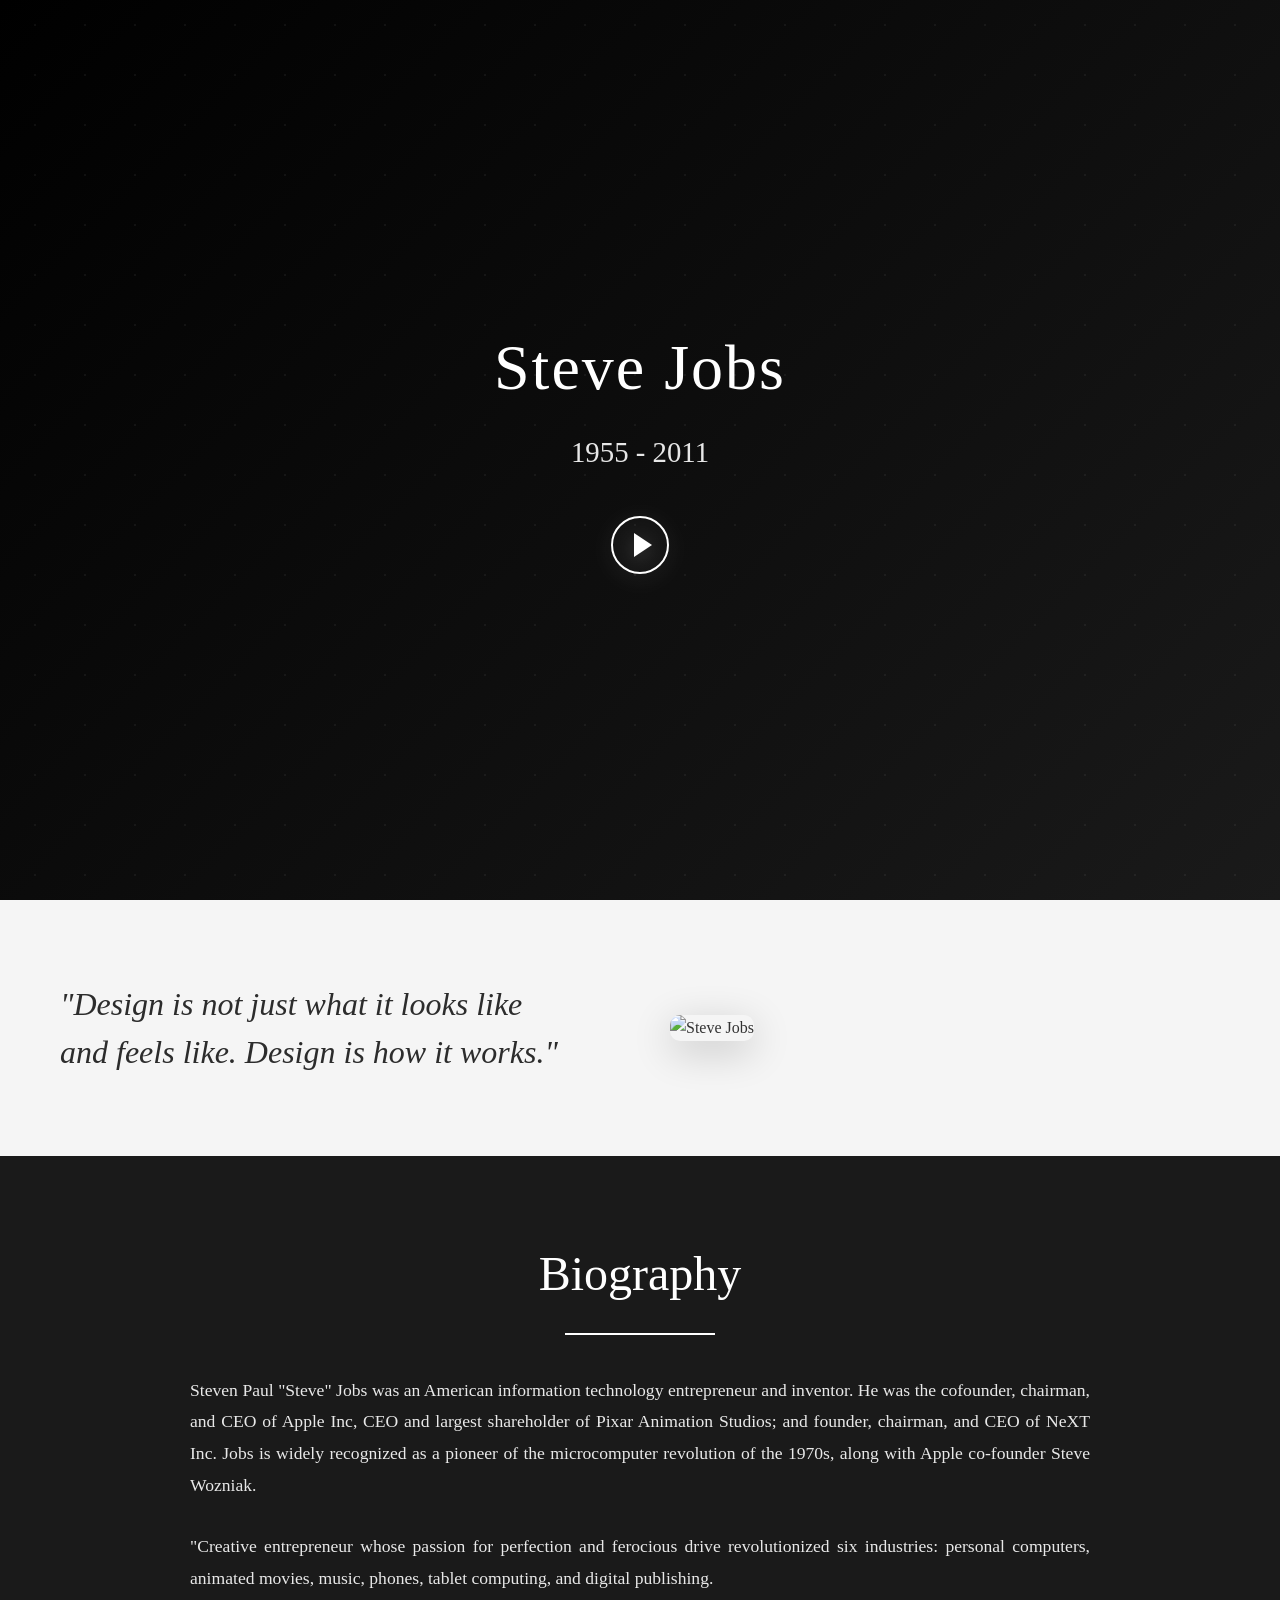
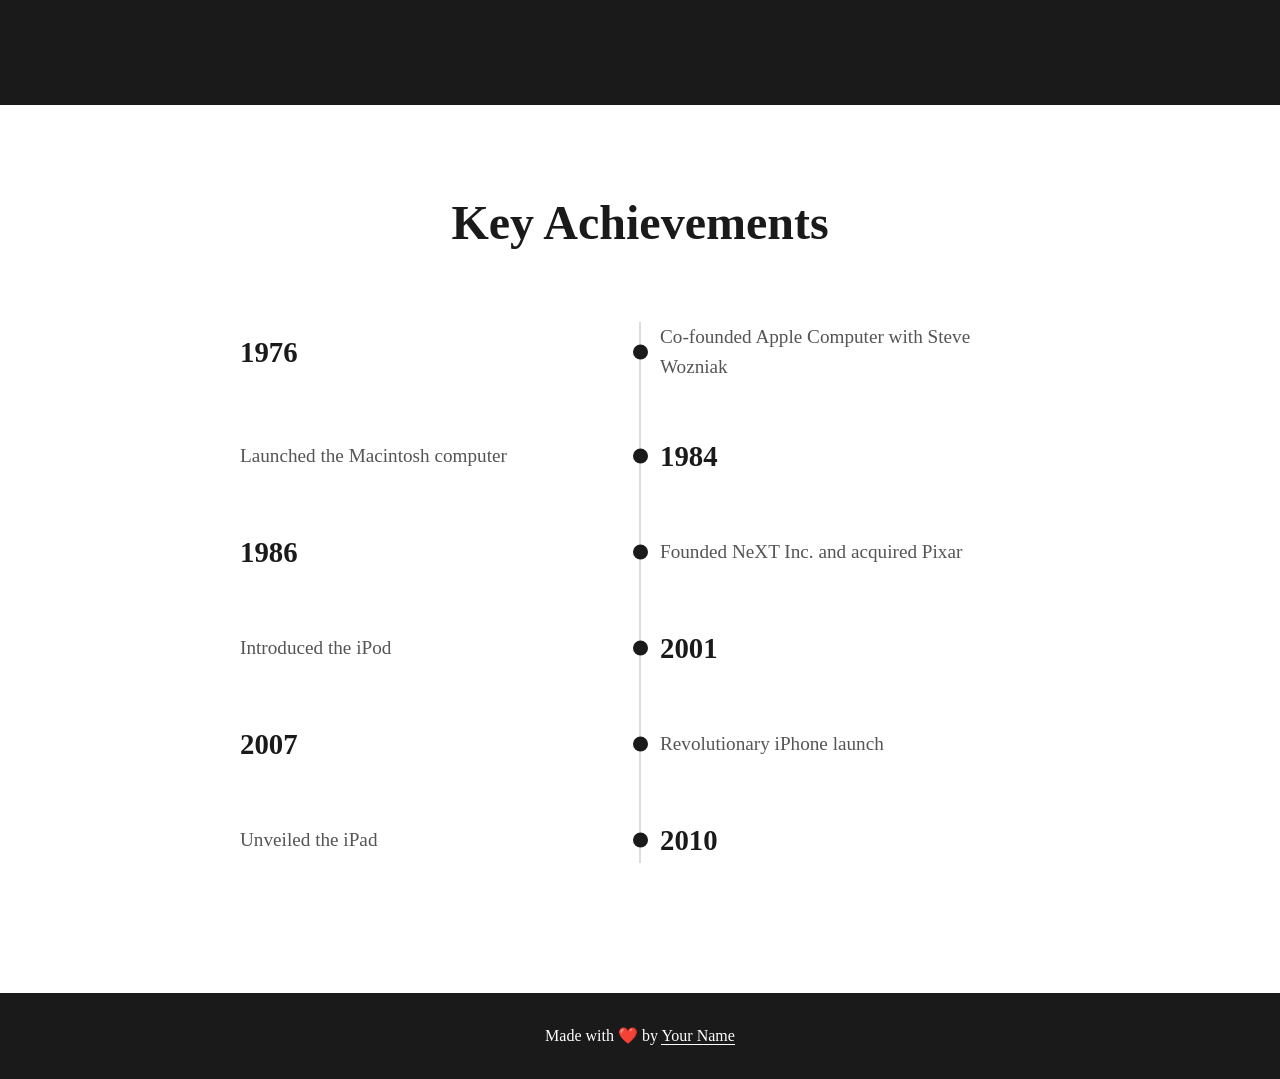
==== Tribute page/index.html @ ddb37f0e "my commit" ====
<!DOCTYPE html>
<html lang="en">
<head>
    <meta charset="UTF-8">
    <meta name="viewport" content="width=device-width, initial-scale=1.0">
    <title>Steve Jobs - Tribute Page</title>
    <link rel="stylesheet" href="tribute.css">
</head>
<body>
    <!-- Hero Section -->
    <section class="hero">
        <div class="hero-content">
            <h1 class="hero-title">Steve Jobs</h1>
            <p class="hero-years">1955 - 2011</p>
            <div class="play-button" id="playButton">
                <svg width="60" height="60" viewBox="0 0 60 60">
                    <circle cx="30" cy="30" r="28" stroke="white" stroke-width="2" fill="none"/>
                    <polygon points="24,18 24,42 42,30" fill="white"/>
                </svg>
            </div>
        </div>
    </section>

    <!-- Quote Section -->
    <section class="quote-section">
        <div class="container">
            <div class="quote-content">
                <div class="quote-text">
                    <p class="quote">"Design is not just what it looks like and feels like. Design is how it works."</p>
                </div>
                <div class="quote-image">
                    <img src="https://upload.wikimedia.org/wikipedia/commons/thumb/d/dc/Steve_Jobs_Headshot_2010-CROP_%28cropped_2%29.jpg/800px-Steve_Jobs_Headshot_2010-CROP_%28cropped_2%29.jpg" alt="Steve Jobs">
                </div>
            </div>
        </div>
    </section>

    <!-- Biography Section -->
    <section class="biography">
        <div class="container">
            <h2 class="bio-title">Biography</h2>
            <div class="bio-line"></div>
            <p class="bio-text">
                Steven Paul "Steve" Jobs was an American information technology entrepreneur and inventor. He was the cofounder, chairman, and CEO of Apple Inc, CEO and largest shareholder of Pixar Animation Studios; and founder, chairman, and CEO of NeXT Inc. Jobs is widely recognized as a pioneer of the microcomputer revolution of the 1970s, along with Apple co-founder Steve Wozniak.
            </p>
            <p class="bio-text">
                "Creative entrepreneur whose passion for perfection and ferocious drive revolutionized six industries: personal computers, animated movies, music, phones, tablet computing, and digital publishing.
            </p>
        </div>
    </section>

    <!-- Achievements Section -->
    <section class="achievements">
        <div class="container">
            <h2 class="section-title">Key Achievements</h2>
            <div class="timeline">
                <div class="timeline-item">
                    <div class="year">1976</div>
                    <div class="achievement">Co-founded Apple Computer with Steve Wozniak</div>
                </div>
                <div class="timeline-item">
                    <div class="year">1984</div>
                    <div class="achievement">Launched the Macintosh computer</div>
                </div>
                <div class="timeline-item">
                    <div class="year">1986</div>
                    <div class="achievement">Founded NeXT Inc. and acquired Pixar</div>
                </div>
                <div class="timeline-item">
                    <div class="year">2001</div>
                    <div class="achievement">Introduced the iPod</div>
                </div>
                <div class="timeline-item">
                    <div class="year">2007</div>
                    <div class="achievement">Revolutionary iPhone launch</div>
                </div>
                <div class="timeline-item">
                    <div class="year">2010</div>
                    <div class="achievement">Unveiled the iPad</div>
                </div>
            </div>
        </div>
    </section>

    <!-- Footer -->
    <footer class="footer">
        <p>Made with ❤️ by <a href="#" target="_blank">Your Name</a></p>
    </footer>

    <script src="tribute.js"></script>
</body>
</html>
---- Tribute page/tribute.css ----
* {
    margin: 0;
    padding: 0;
    box-sizing: border-box;
}

body {
    font-family: 'Georgia', 'Times New Roman', serif;
    line-height: 1.6;
    color: #333;
    overflow-x: hidden;
}

/* Hero Section */
.hero {
    height: 100vh;
    background: linear-gradient(135deg, #000000 0%, #1a1a1a 100%);
    display: flex;
    justify-content: center;
    align-items: center;
    text-align: center;
    color: white;
    position: relative;
    overflow: hidden;
}

.hero::before {
    content: '';
    position: absolute;
    width: 200%;
    height: 200%;
    background: radial-gradient(circle, rgba(255,255,255,0.05) 1px, transparent 1px);
    background-size: 50px 50px;
    animation: moveBackground 20s linear infinite;
}

@keyframes moveBackground {
    0% {
        transform: translate(0, 0);
    }
    100% {
        transform: translate(50px, 50px);
    }
}

.hero-content {
    position: relative;
    z-index: 2;
    animation: fadeInUp 1s ease-out;
}

.hero-title {
    font-size: 4rem;
    font-weight: 400;
    margin-bottom: 10px;
    letter-spacing: 2px;
}

.hero-years {
    font-size: 1.8rem;
    font-weight: 300;
    margin-bottom: 40px;
    opacity: 0.9;
}

.play-button {
    cursor: pointer;
    transition: transform 0.3s ease;
    display: inline-block;
}

.play-button:hover {
    transform: scale(1.1);
}

.play-button svg {
    filter: drop-shadow(0 4px 10px rgba(255, 255, 255, 0.3));
}

@keyframes fadeInUp {
    from {
        opacity: 0;
        transform: translateY(30px);
    }
    to {
        opacity: 1;
        transform: translateY(0);
    }
}

/* Container */
.container {
    max-width: 1200px;
    margin: 0 auto;
    padding: 0 20px;
}

/* Quote Section */
.quote-section {
    background: #f5f5f5;
    padding: 80px 0;
}

.quote-content {
    display: grid;
    grid-template-columns: 1fr 1fr;
    gap: 60px;
    align-items: center;
}

.quote-text {
    padding-right: 40px;
}

.quote {
    font-size: 2rem;
    font-style: italic;
    line-height: 1.5;
    color: #2c2c2c;
}

.quote-image img {
    width: 100%;
    max-width: 450px;
    border-radius: 10px;
    box-shadow: 0 10px 40px rgba(0, 0, 0, 0.2);
    transition: transform 0.3s ease;
}

.quote-image img:hover {
    transform: scale(1.02);
}

/* Biography Section */
.biography {
    background: #1a1a1a;
    color: #fff;
    padding: 80px 0;
}

.bio-title {
    font-size: 3rem;
    text-align: center;
    margin-bottom: 20px;
    font-weight: 400;
}

.bio-line {
    width: 150px;
    height: 2px;
    background: #fff;
    margin: 0 auto 40px;
}

.bio-text {
    font-size: 1.1rem;
    line-height: 1.8;
    max-width: 900px;
    margin: 0 auto 30px;
    text-align: justify;
    opacity: 0.9;
}

/* Achievements Section */
.achievements {
    background: #ffffff;
    padding: 80px 0;
}

.section-title {
    font-size: 3rem;
    text-align: center;
    margin-bottom: 60px;
    color: #1a1a1a;
}

.timeline {
    max-width: 800px;
    margin: 0 auto;
    position: relative;
}

.timeline::before {
    content: '';
    position: absolute;
    left: 50%;
    top: 0;
    bottom: 0;
    width: 2px;
    background: #ddd;
    transform: translateX(-50%);
}

.timeline-item {
    display: grid;
    grid-template-columns: 1fr 1fr;
    gap: 40px;
    margin-bottom: 50px;
    position: relative;
}

.timeline-item:nth-child(odd) .year {
    text-align: right;
}

.timeline-item:nth-child(even) .year {
    order: 2;
    text-align: left;
}

.timeline-item:nth-child(even) .achievement {
    order: 1;
    text-align: right;
}

.year {
    font-size: 1.8rem;
    font-weight: 700;
    color: #1a1a1a;
    display: flex;
    align-items: center;
    position: relative;
}

.timeline-item:nth-child(odd) .year::after,
.timeline-item:nth-child(even) .year::before {
    content: '';
    width: 15px;
    height: 15px;
    background: #1a1a1a;
    border-radius: 50%;
    position: absolute;
    top: 50%;
    transform: translateY(-50%);
}

.timeline-item:nth-child(odd) .year::after {
    right: -27.5px;
}

.timeline-item:nth-child(even) .year::before {
    left: -27.5px;
}

.achievement {
    font-size: 1.2rem;
    color: #555;
    display: flex;
    align-items: center;
}

/* Footer */
.footer {
    background: #1a1a1a;
    color: #fff;
    text-align: center;
    padding: 30px 0;
}

.footer a {
    color: #fff;
    text-decoration: none;
    border-bottom: 1px solid #fff;
    transition: opacity 0.3s ease;
}

.footer a:hover {
    opacity: 0.7;
}

/* Responsive Design */
@media (max-width: 768px) {
    .hero-title {
        font-size: 2.5rem;
    }

    .hero-years {
        font-size: 1.3rem;
    }

    .quote-content {
        grid-template-columns: 1fr;
    }

    .quote {
        font-size: 1.5rem;
    }

    .timeline::before {
        left: 20px;
    }

    .timeline-item {
        grid-template-columns: 1fr;
        padding-left: 50px;
    }

    .timeline-item:nth-child(even) .year,
    .timeline-item:nth-child(odd) .year {
        text-align: left;
        order: 1;
    }

    .timeline-item:nth-child(even) .achievement {
        text-align: left;
        order: 2;
    }

    .timeline-item:nth-child(odd) .year::after,
    .timeline-item:nth-child(even) .year::before {
        left: -27.5px;
        right: auto;
    }
}
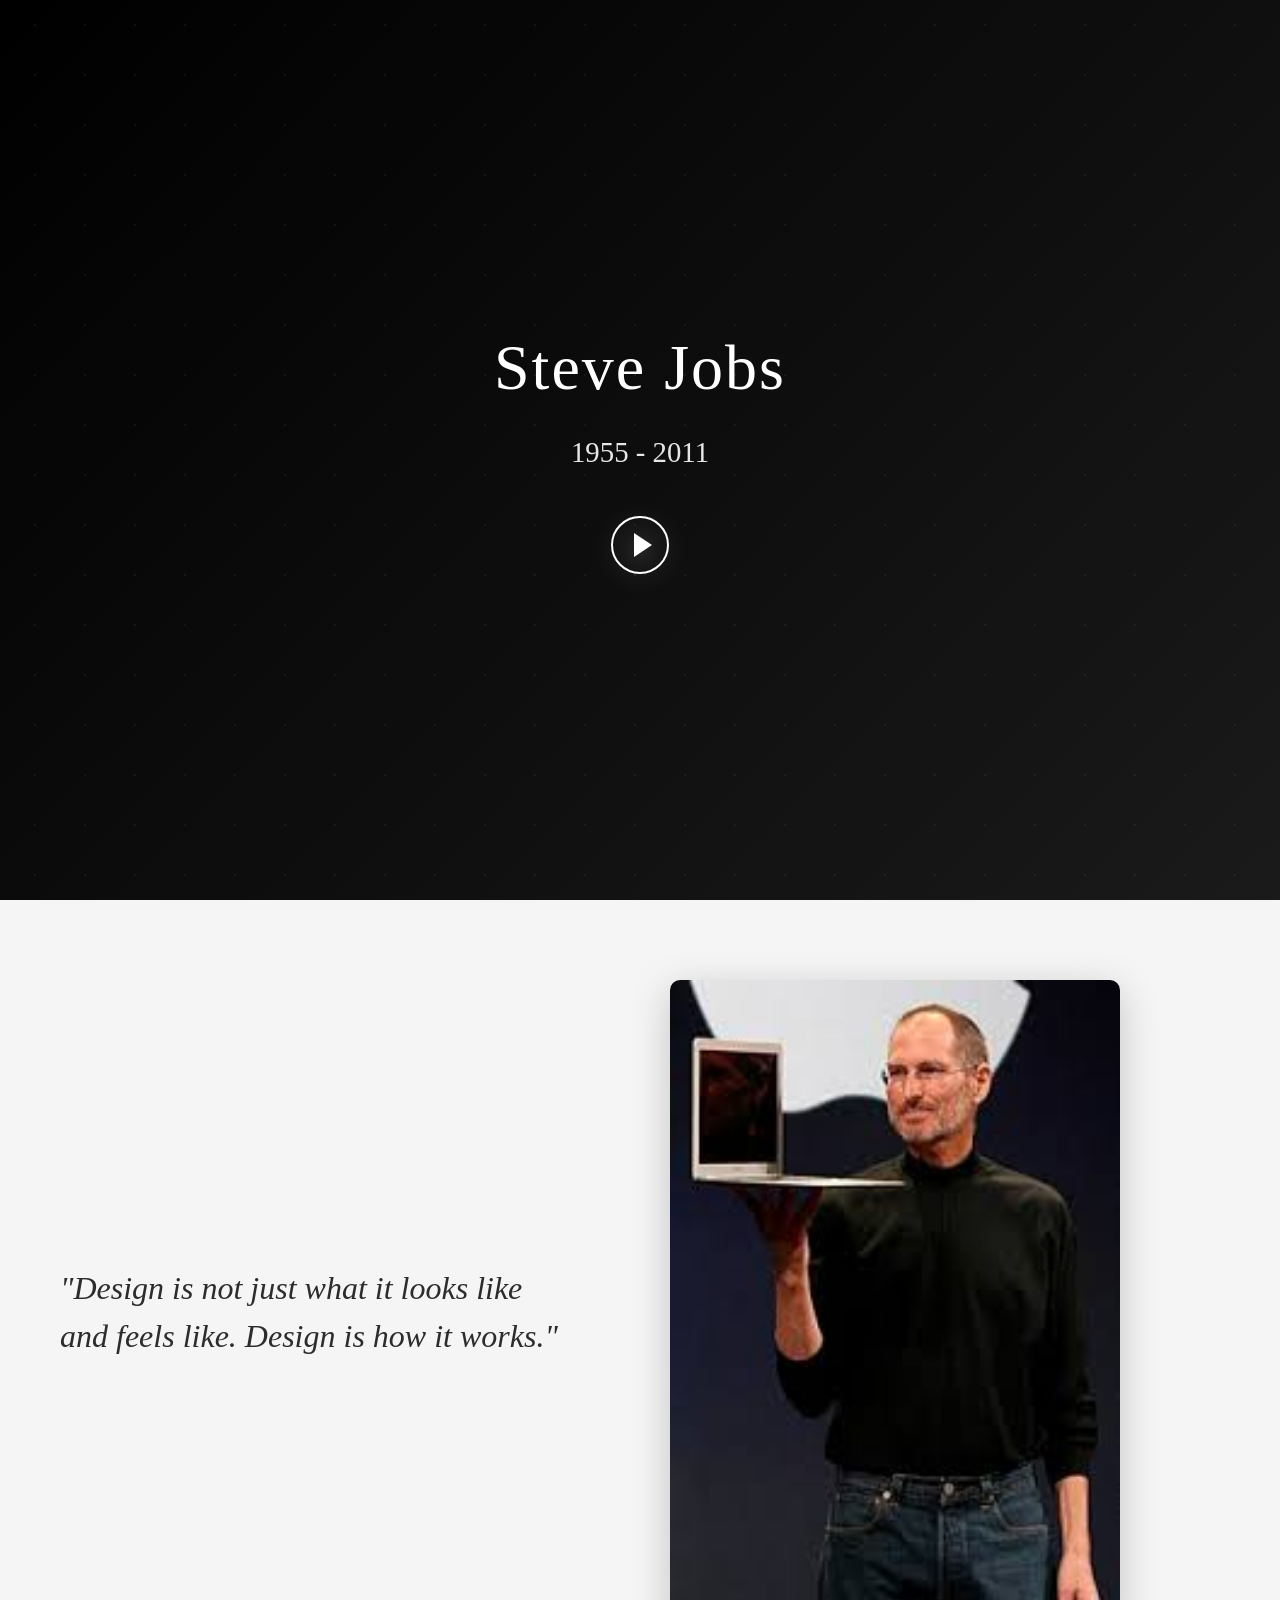
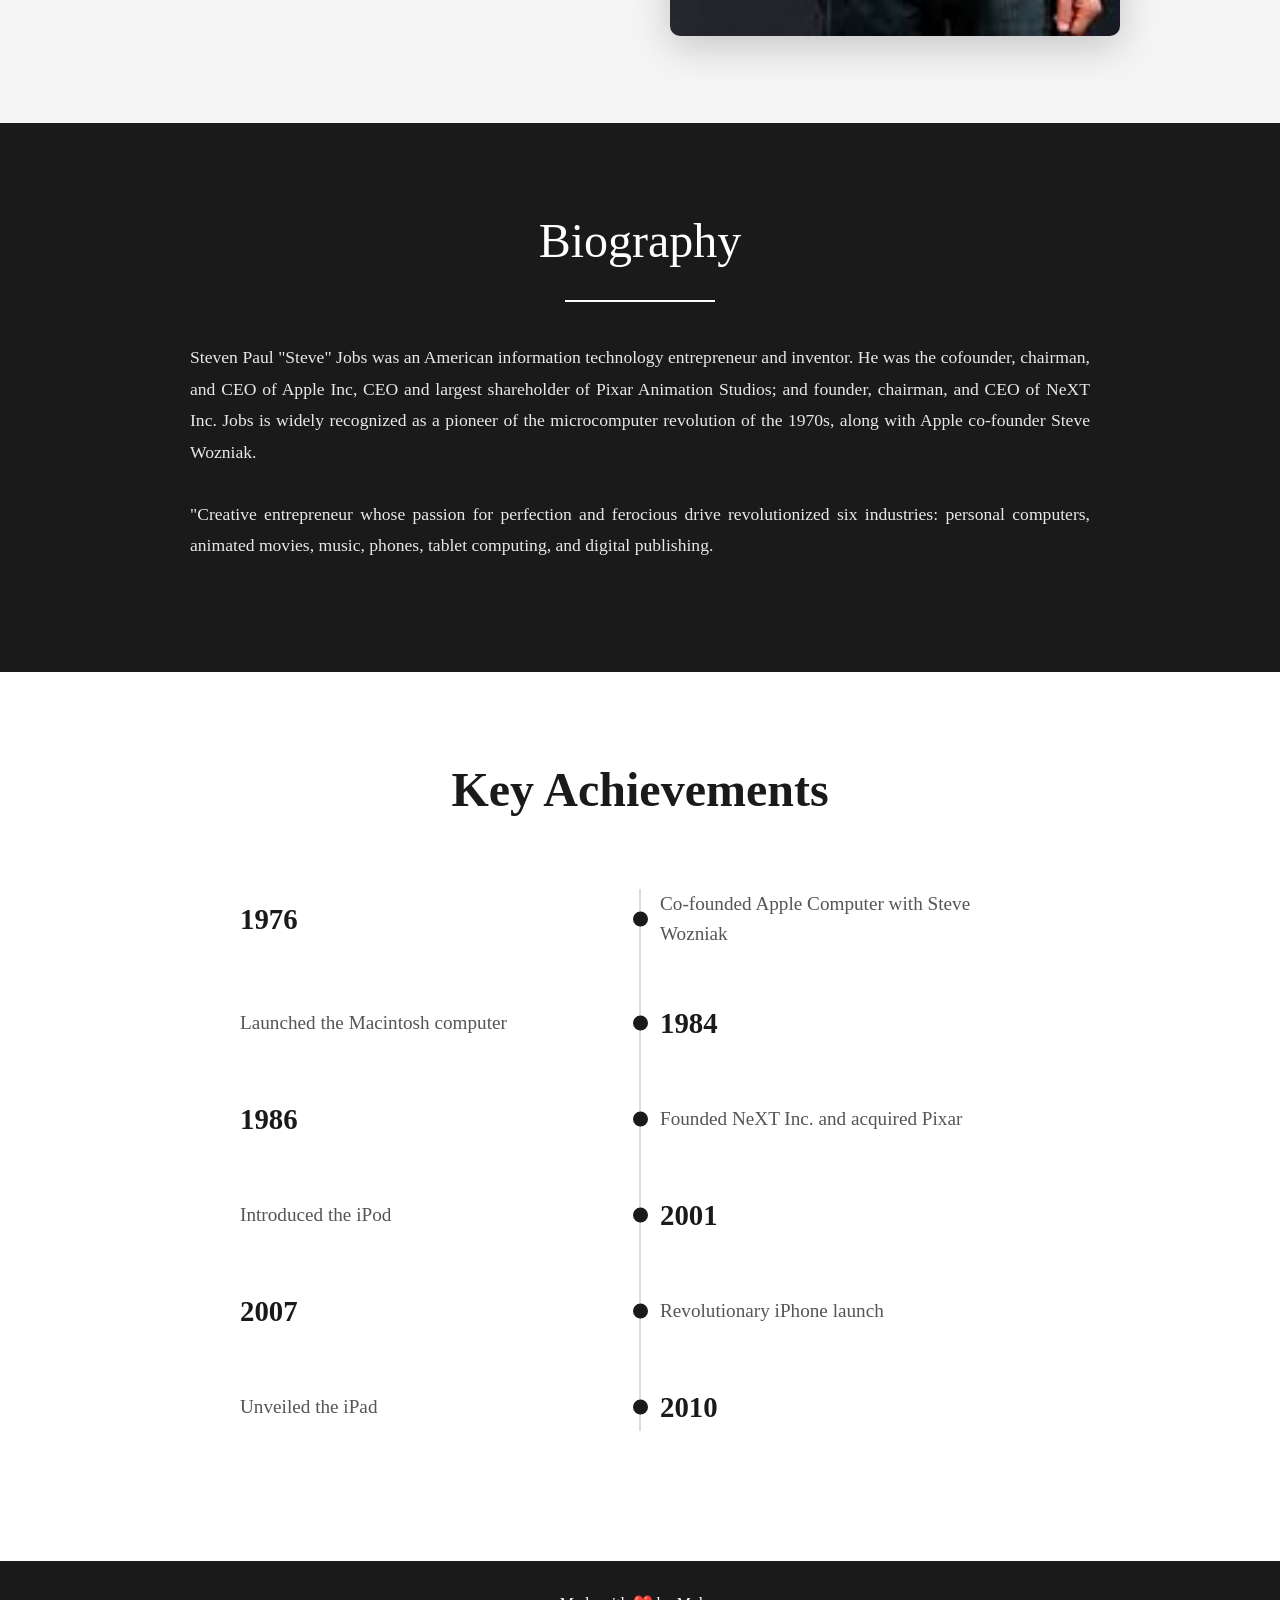
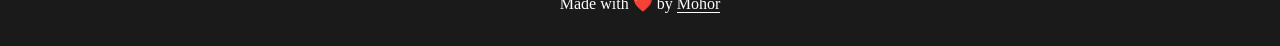
==== commit 5addd81c: "Ankit" ====
--- a/Tribute page/index.html
+++ b/Tribute page/index.html
@@ -29,7 +29,7 @@
                     <p class="quote">"Design is not just what it looks like and feels like. Design is how it works."</p>
                 </div>
                 <div class="quote-image">
-                    <img src="https://upload.wikimedia.org/wikipedia/commons/thumb/d/dc/Steve_Jobs_Headshot_2010-CROP_%28cropped_2%29.jpg/800px-Steve_Jobs_Headshot_2010-CROP_%28cropped_2%29.jpg" alt="Steve Jobs">
+                    <img src="steve.jpg" alt="Steve Jobs">
                 </div>
             </div>
         </div>
@@ -84,7 +84,7 @@
 
     <!-- Footer -->
     <footer class="footer">
-        <p>Made with ❤️ by <a href="#" target="_blank">Your Name</a></p>
+        <p>Made with ❤️ by <a href="#" target="_blank">Mohor</a></p>
     </footer>
 
     <script src="tribute.js"></script>
